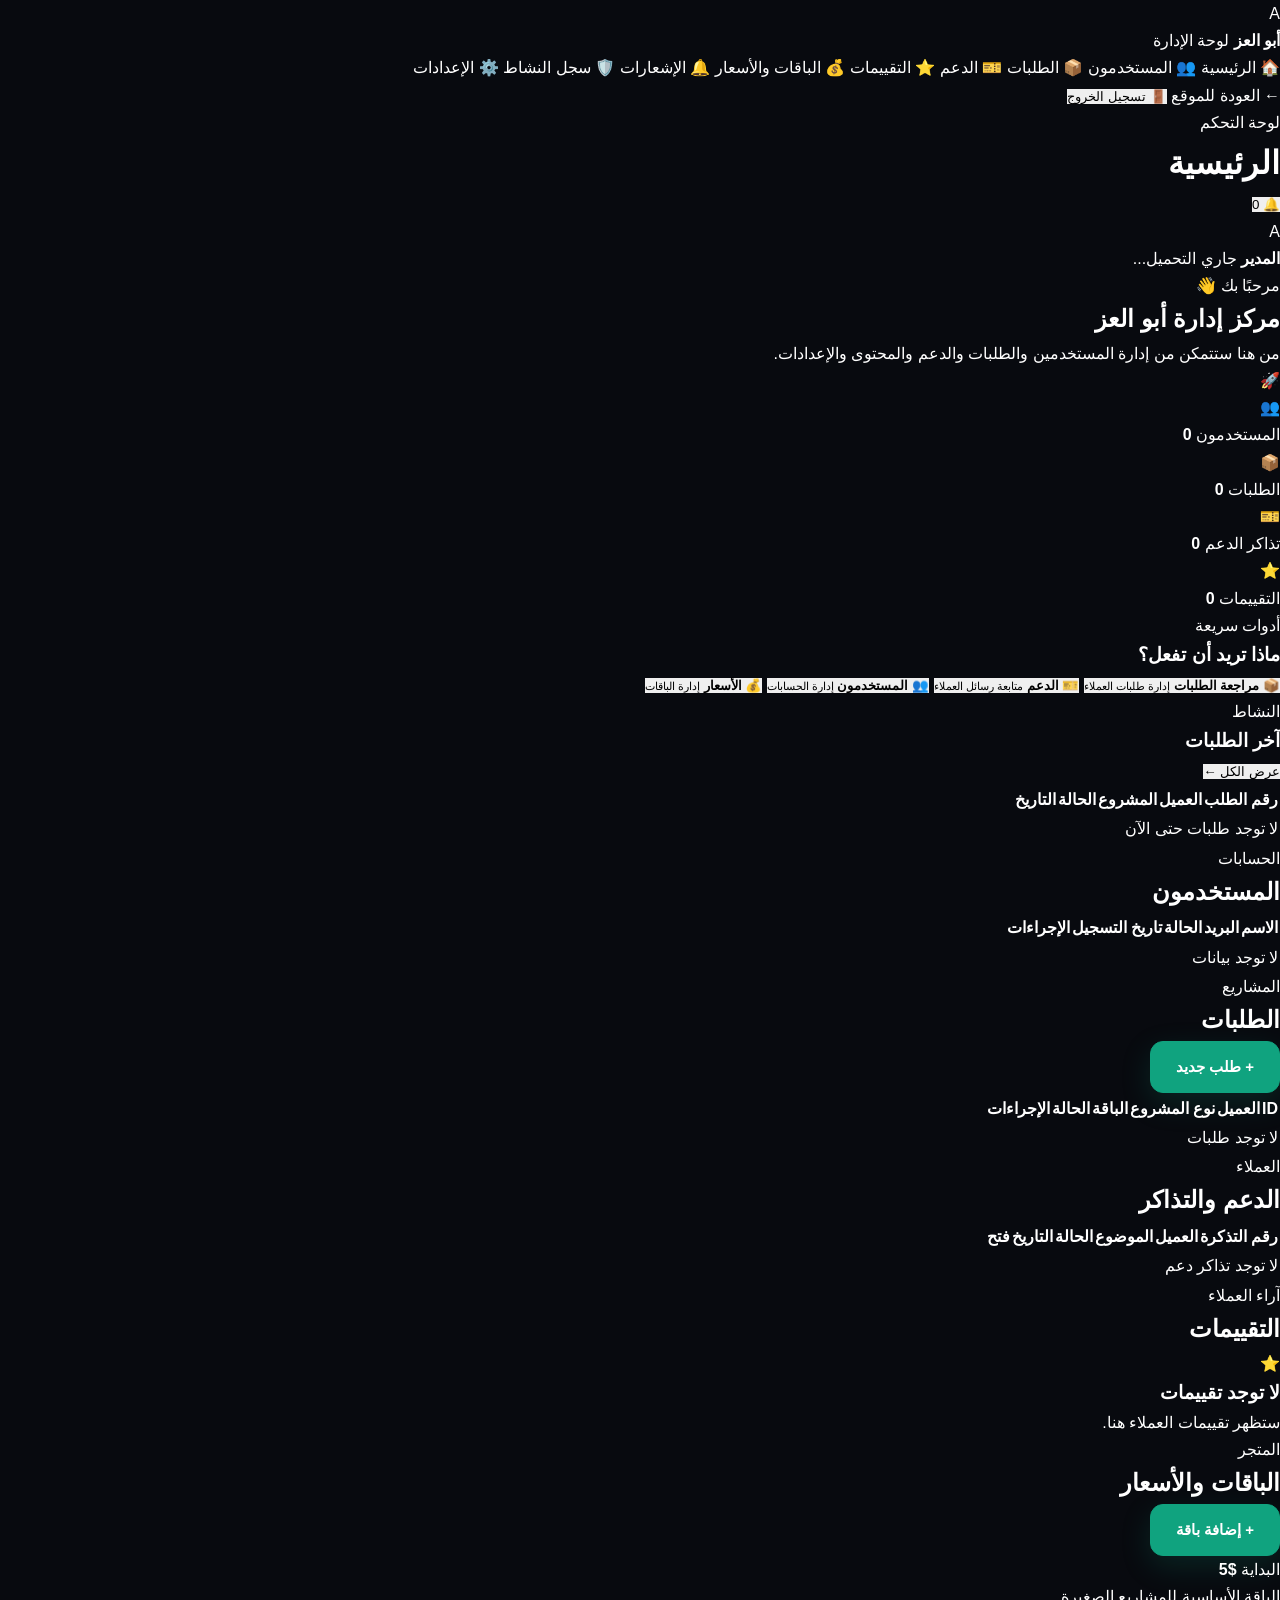
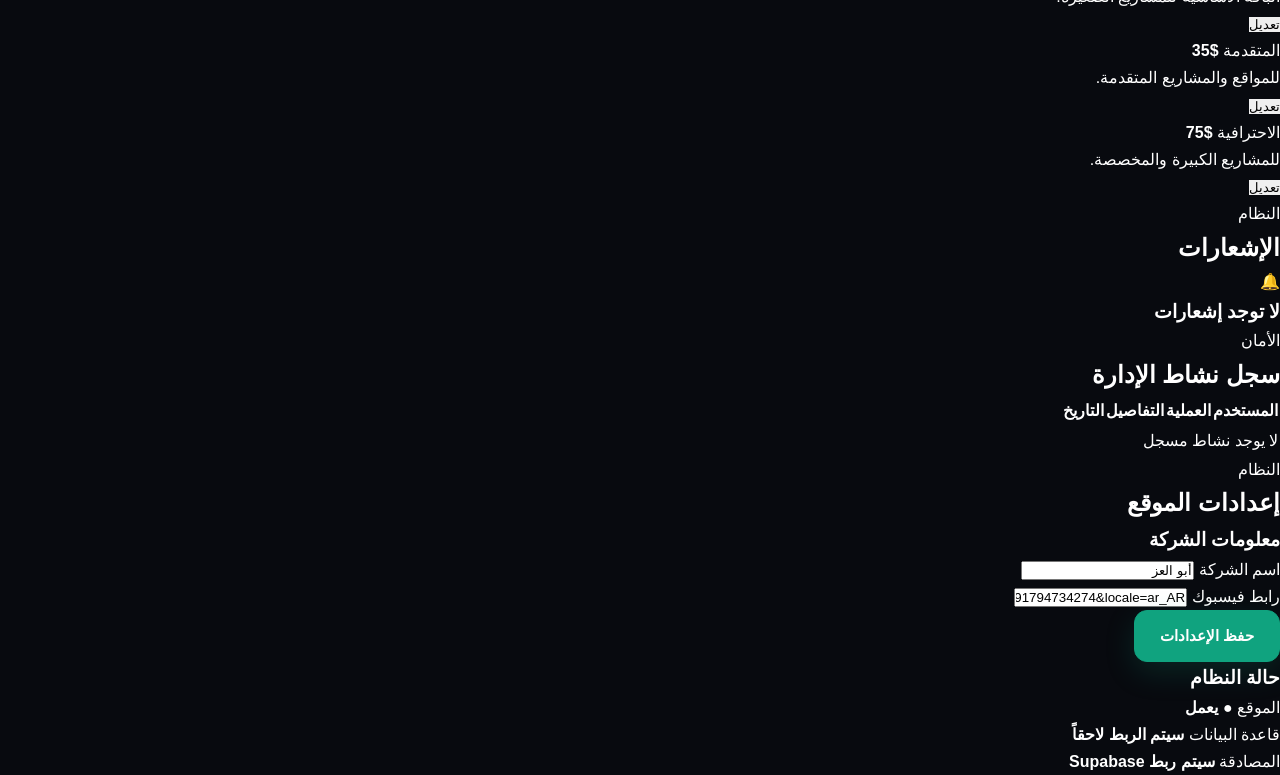
==== admin.html @ aba168c2 "Create admin.html" ====
<!DOCTYPE html>
<html lang="ar" dir="rtl">

<head>
    <meta charset="UTF-8">

    <meta name="viewport"
          content="width=device-width, initial-scale=1.0">

    <meta name="robots"
          content="noindex, nofollow">

    <title>لوحة إدارة أبو العز</title>

    <link rel="stylesheet" href="style.css">
</head>

<body class="admin-page">

    <!-- ==============================
         حماية أولية للوحة
    =============================== -->

    <div id="adminLoading" class="admin-loading">

        <div class="admin-loading-box">

            <div class="admin-spinner"></div>

            <h2>
                جاري التحقق...
            </h2>

            <p>
                يتم التحقق من صلاحيات الدخول
            </p>

        </div>

    </div>


    <!-- ==============================
         لوحة الإدارة
    =============================== -->

    <div id="adminApp"
         class="admin-app"
         hidden>


        <!-- الشريط الجانبي -->

        <aside class="admin-sidebar">

            <div class="admin-brand">

                <div class="admin-logo">
                    A
                </div>

                <div>

                    <strong>
                        أبو العز
                    </strong>

                    <span>
                        لوحة الإدارة
                    </span>

                </div>

            </div>


            <nav class="admin-nav">

                <a href="#dashboard"
                   class="admin-nav-link active">

                    🏠
                    <span>
                        الرئيسية
                    </span>

                </a>


                <a href="#users"
                   class="admin-nav-link">

                    👥
                    <span>
                        المستخدمون
                    </span>

                </a>


                <a href="#orders"
                   class="admin-nav-link">

                    📦
                    <span>
                        الطلبات
                    </span>

                </a>


                <a href="#support"
                   class="admin-nav-link">

                    🎫
                    <span>
                        الدعم
                    </span>

                </a>


                <a href="#reviews"
                   class="admin-nav-link">

                    ⭐
                    <span>
                        التقييمات
                    </span>

                </a>


                <a href="#packages"
                   class="admin-nav-link">

                    💰
                    <span>
                        الباقات والأسعار
                    </span>

                </a>


                <a href="#notifications"
                   class="admin-nav-link">

                    🔔
                    <span>
                        الإشعارات
                    </span>

                </a>


                <a href="#activity"
                   class="admin-nav-link">

                    🛡️
                    <span>
                        سجل النشاط
                    </span>

                </a>


                <a href="#settings"
                   class="admin-nav-link">

                    ⚙️
                    <span>
                        الإعدادات
                    </span>

                </a>

            </nav>


            <div class="admin-sidebar-bottom">

                <a href="index.html"
                   class="admin-back">

                    ← العودة للموقع

                </a>


                <button
                    type="button"
                    id="adminLogoutButton"
                    class="admin-logout">

                    🚪 تسجيل الخروج

                </button>

            </div>

        </aside>


        <!-- ==============================
             المحتوى
        =============================== -->

        <main class="admin-main">


            <!-- الهيدر -->

            <header class="admin-header">

                <div>

                    <span class="admin-header-label">
                        لوحة التحكم
                    </span>

                    <h1 id="adminPageTitle">
                        الرئيسية
                    </h1>

                </div>


                <div class="admin-header-actions">

                    <button
                        type="button"
                        class="admin-icon-button"
                        id="adminNotificationButton"
                        title="الإشعارات">

                        🔔

                        <span
                            id="adminNotificationCount"
                            class="notification-count">

                            0

                        </span>

                    </button>


                    <div class="admin-user">

                        <div class="admin-user-avatar">
                            A
                        </div>

                        <div>

                            <strong id="adminUserName">
                                المدير
                            </strong>

                            <span id="adminUserEmail">
                                جاري التحميل...
                            </span>

                        </div>

                    </div>

                </div>

            </header>


            <!-- ==============================
                 صفحة Dashboard
            =============================== -->

            <section
                id="admin-dashboard"
                class="admin-section active">


                <div class="admin-welcome">

                    <div>

                        <span>
                            مرحبًا بك 👋
                        </span>

                        <h2>
                            مركز إدارة أبو العز
                        </h2>

                        <p>
                            من هنا ستتمكن من إدارة
                            المستخدمين والطلبات والدعم
                            والمحتوى والإعدادات.
                        </p>

                    </div>

                    <div class="admin-welcome-icon">
                        🚀
                    </div>

                </div>


                <!-- الإحصائيات -->

                <div class="admin-stats">


                    <div class="admin-stat-card">

                        <div class="admin-stat-icon">
                            👥
                        </div>

                        <div>

                            <span>
                                المستخدمون
                            </span>

                            <strong id="statUsers">
                                0
                            </strong>

                        </div>

                    </div>


                    <div class="admin-stat-card">

                        <div class="admin-stat-icon">
                            📦
                        </div>

                        <div>

                            <span>
                                الطلبات
                            </span>

                            <strong id="statOrders">
                                0
                            </strong>

                        </div>

                    </div>


                    <div class="admin-stat-card">

                        <div class="admin-stat-icon">
                            🎫
                        </div>

                        <div>

                            <span>
                                تذاكر الدعم
                            </span>

                            <strong id="statSupport">
                                0
                            </strong>

                        </div>

                    </div>


                    <div class="admin-stat-card">

                        <div class="admin-stat-icon">
                            ⭐
                        </div>

                        <div>

                            <span>
                                التقييمات
                            </span>

                            <strong id="statReviews">
                                0
                            </strong>

                        </div>

                    </div>


                </div>


                <!-- الإجراءات السريعة -->

                <div class="admin-panel">

                    <div class="admin-panel-header">

                        <div>

                            <span>
                                أدوات سريعة
                            </span>

                            <h3>
                                ماذا تريد أن تفعل؟
                            </h3>

                        </div>

                    </div>


                    <div class="quick-actions">


                        <button
                            type="button"
                            class="quick-action"
                            data-admin-action="orders">

                            <span>
                                📦
                            </span>

                            <strong>
                                مراجعة الطلبات
                            </strong>

                            <small>
                                إدارة طلبات العملاء
                            </small>

                        </button>


                        <button
                            type="button"
                            class="quick-action"
                            data-admin-action="support">

                            <span>
                                🎫
                            </span>

                            <strong>
                                الدعم
                            </strong>

                            <small>
                                متابعة رسائل العملاء
                            </small>

                        </button>


                        <button
                            type="button"
                            class="quick-action"
                            data-admin-action="users">

                            <span>
                                👥
                            </span>

                            <strong>
                                المستخدمون
                            </strong>

                            <small>
                                إدارة الحسابات
                            </small>

                        </button>


                        <button
                            type="button"
                            class="quick-action"
                            data-admin-action="packages">

                            <span>
                                💰
                            </span>

                            <strong>
                                الأسعار
                            </strong>

                            <small>
                                إدارة الباقات
                            </small>

                        </button>

                    </div>

                </div>


                <!-- آخر الطلبات -->

                <div class="admin-panel">

                    <div class="admin-panel-header">

                        <div>

                            <span>
                                النشاط
                            </span>

                            <h3>
                                آخر الطلبات
                            </h3>

                        </div>

                        <button
                            type="button"
                            class="admin-link-button"
                            data-admin-action="orders">

                            عرض الكل ←

                        </button>

                    </div>


                    <div class="admin-table-wrapper">

                        <table class="admin-table">

                            <thead>

                                <tr>

                                    <th>
                                        رقم الطلب
                                    </th>

                                    <th>
                                        العميل
                                    </th>

                                    <th>
                                        المشروع
                                    </th>

                                    <th>
                                        الحالة
                                    </th>

                                    <th>
                                        التاريخ
                                    </th>

                                </tr>

                            </thead>

                            <tbody id="recentOrders">

                                <tr>

                                    <td colspan="5"
                                        class="empty-table">

                                        لا توجد طلبات حتى الآن

                                    </td>

                                </tr>

                            </tbody>

                        </table>

                    </div>

                </div>

            </section>


            <!-- ==============================
                 المستخدمون
            =============================== -->

            <section
                id="admin-users"
                class="admin-section">

                <div class="admin-section-header">

                    <div>

                        <span>
                            الحسابات
                        </span>

                        <h2>
                            المستخدمون
                        </h2>

                    </div>

                </div>


                <div class="admin-panel">

                    <div class="admin-table-wrapper">

                        <table class="admin-table">

                            <thead>

                                <tr>

                                    <th>
                                        الاسم
                                    </th>

                                    <th>
                                        البريد
                                    </th>

                                    <th>
                                        الحالة
                                    </th>

                                    <th>
                                        تاريخ التسجيل
                                    </th>

                                    <th>
                                        الإجراءات
                                    </th>

                                </tr>

                            </thead>

                            <tbody id="usersTable">

                                <tr>

                                    <td colspan="5"
                                        class="empty-table">

                                        لا توجد بيانات

                                    </td>

                                </tr>

                            </tbody>

                        </table>

                    </div>

                </div>

            </section>


            <!-- ==============================
                 الطلبات
            =============================== -->

            <section
                id="admin-orders"
                class="admin-section">

                <div class="admin-section-header">

                    <div>

                        <span>
                            المشاريع
                        </span>

                        <h2>
                            الطلبات
                        </h2>

                    </div>


                    <button
                        type="button"
                        class="btn btn-primary">

                        + طلب جديد

                    </button>

                </div>


                <div class="admin-panel">

                    <div class="admin-table-wrapper">

                        <table class="admin-table">

                            <thead>

                                <tr>

                                    <th>
                                        ID
                                    </th>

                                    <th>
                                        العميل
                                    </th>

                                    <th>
                                        نوع المشروع
                                    </th>

                                    <th>
                                        الباقة
                                    </th>

                                    <th>
                                        الحالة
                                    </th>

                                    <th>
                                        الإجراءات
                                    </th>

                                </tr>

                            </thead>

                            <tbody id="ordersTable">

                                <tr>

                                    <td colspan="6"
                                        class="empty-table">

                                        لا توجد طلبات

                                    </td>

                                </tr>

                            </tbody>

                        </table>

                    </div>

                </div>

            </section>


            <!-- ==============================
                 الدعم
            =============================== -->

            <section
                id="admin-support"
                class="admin-section">

                <div class="admin-section-header">

                    <div>

                        <span>
                            العملاء
                        </span>

                        <h2>
                            الدعم والتذاكر
                        </h2>

                    </div>

                </div>


                <div class="admin-panel">

                    <div class="admin-table-wrapper">

                        <table class="admin-table">

                            <thead>

                                <tr>

                                    <th>
                                        رقم التذكرة
                                    </th>

                                    <th>
                                        العميل
                                    </th>

                                    <th>
                                        الموضوع
                                    </th>

                                    <th>
                                        الحالة
                                    </th>

                                    <th>
                                        التاريخ
                                    </th>

                                    <th>
                                        فتح
                                    </th>

                                </tr>

                            </thead>

                            <tbody id="supportTable">

                                <tr>

                                    <td colspan="6"
                                        class="empty-table">

                                        لا توجد تذاكر دعم

                                    </td>

                                </tr>

                            </tbody>

                        </table>

                    </div>

                </div>

            </section>


            <!-- ==============================
                 التقييمات
            =============================== -->

            <section
                id="admin-reviews"
                class="admin-section">

                <div class="admin-section-header">

                    <div>

                        <span>
                            آراء العملاء
                        </span>

                        <h2>
                            التقييمات
                        </h2>

                    </div>

                </div>


                <div
                    id="reviewsContainer"
                    class="admin-reviews-grid">

                    <div class="admin-empty-state">

                        <span>
                            ⭐
                        </span>

                        <h3>
                            لا توجد تقييمات
                        </h3>

                        <p>
                            ستظهر تقييمات العملاء هنا.
                        </p>

                    </div>

                </div>

            </section>


            <!-- ==============================
                 الباقات
            =============================== -->

            <section
                id="admin-packages"
                class="admin-section">

                <div class="admin-section-header">

                    <div>

                        <span>
                            المتجر
                        </span>

                        <h2>
                            الباقات والأسعار
                        </h2>

                    </div>


                    <button
                        type="button"
                        class="btn btn-primary">

                        + إضافة باقة

                    </button>

                </div>


                <div
                    id="packagesContainer"
                    class="admin-packages-grid">

                    <div class="admin-package-card">

                        <span>
                            البداية
                        </span>

                        <strong>
                            $5
                        </strong>

                        <p>
                            الباقة الأساسية للمشاريع
                            الصغيرة.
                        </p>

                        <button
                            type="button"
                            class="admin-link-button">

                            تعديل

                        </button>

                    </div>


                    <div class="admin-package-card">

                        <span>
                            المتقدمة
                        </span>

                        <strong>
                            $35
                        </strong>

                        <p>
                            للمواقع والمشاريع المتقدمة.
                        </p>

                        <button
                            type="button"
                            class="admin-link-button">

                            تعديل

                        </button>

                    </div>


                    <div class="admin-package-card">

                        <span>
                            الاحترافية
                        </span>

                        <strong>
                            $75
                        </strong>

                        <p>
                            للمشاريع الكبيرة والمخصصة.
                        </p>

                        <button
                            type="button"
                            class="admin-link-button">

                            تعديل

                        </button>

                    </div>

                </div>

            </section>


            <!-- ==============================
                 الإشعارات
            =============================== -->

            <section
                id="admin-notifications"
                class="admin-section">

                <div class="admin-section-header">

                    <div>

                        <span>
                            النظام
                        </span>

                        <h2>
                            الإشعارات
                        </h2>

                    </div>

                </div>


                <div class="admin-panel">

                    <div
                        id="adminNotificationsList"
                        class="admin-notifications-list">

                        <div class="admin-empty-state">

                            <span>
                                🔔
                            </span>

                            <h3>
                                لا توجد إشعارات
                            </h3>

                        </div>

                    </div>

                </div>

            </section>


            <!-- ==============================
                 سجل النشاط
            =============================== -->

            <section
                id="admin-activity"
                class="admin-section">

                <div class="admin-section-header">

                    <div>

                        <span>
                            الأمان
                        </span>

                        <h2>
                            سجل نشاط الإدارة
                        </h2>

                    </div>

                </div>


                <div class="admin-panel">

                    <div class="admin-table-wrapper">

                        <table class="admin-table">

                            <thead>

                                <tr>

                                    <th>
                                        المستخدم
                                    </th>

                                    <th>
                                        العملية
                                    </th>

                                    <th>
                                        التفاصيل
                                    </th>

                                    <th>
                                        التاريخ
                                    </th>

                                </tr>

                            </thead>

                            <tbody id="activityTable">

                                <tr>

                                    <td colspan="4"
                                        class="empty-table">

                                        لا يوجد نشاط مسجل

                                    </td>

                                </tr>

                            </tbody>

                        </table>

                    </div>

                </div>

            </section>


            <!-- ==============================
                 الإعدادات
            =============================== -->

            <section
                id="admin-settings"
                class="admin-section">

                <div class="admin-section-header">

                    <div>

                        <span>
                            النظام
                        </span>

                        <h2>
                            إعدادات الموقع
                        </h2>

                    </div>

                </div>


                <div class="admin-settings-grid">


                    <div class="admin-panel">

                        <h3>
                            معلومات الشركة
                        </h3>

                        <div class="form-group">

                            <label>
                                اسم الشركة
                            </label>

                            <input
                                type="text"
                                value="أبو العز"
                                id="companyName">

                        </div>


                        <div class="form-group">

                            <label>
                                رابط فيسبوك
                            </label>

                            <input
                                type="url"
                                value="https://www.facebook.com/profile.php?id=61591794734274&locale=ar_AR"
                                id="facebookUrl">

                        </div>


                        <button
                            type="button"
                            class="btn btn-primary">

                            حفظ الإعدادات

                        </button>

                    </div>


                    <div class="admin-panel">

                        <h3>
                            حالة النظام
                        </h3>

                        <div class="system-status">

                            <div>

                                <span>
                                    الموقع
                                </span>

                                <strong class="status-online">
                                    ● يعمل
                                </strong>

                            </div>


                            <div>

                                <span>
                                    قاعدة البيانات
                                </span>

                                <strong>
                                    سيتم الربط لاحقاً
                                </strong>

                            </div>


                            <div>

                                <span>
                                    المصادقة
                                </span>

                                <strong>
                                    سيتم ربط Supabase
                                </strong>

                            </div>

                        </div>

                    </div>

                </div>

            </section>

        </main>

    </div>


    <!-- رسالة النظام -->

    <div
        id="adminToast"
        class="admin-toast"
        aria-live="polite">
    </div>


    <!-- JavaScript الخاص باللوحة -->

    <script>

        "use strict";


        /*
         * هذا الملف حالياً هو الواجهة الأولية
         * للوحة الإدارة.
         *
         * لاحقاً سيتم ربطه بـ:
         *
         * Supabase Auth
         * Supabase Database
         * صلاحيات المدير
         * المستخدمين
         * الطلبات
         * الدعم
         * الإشعارات
         * سجل النشاط
         */


        const AdminApp = {

            state: {

                currentSection: "dashboard",

                initialized: false

            },


            init() {

                this.setupNavigation();

                this.setupQuickActions();

                this.setupLogout();

                this.setupHashNavigation();

                this.loadInitialData();

                this.state.initialized = true;

            },


            setupNavigation() {

                const links =
                    document.querySelectorAll(
                        ".admin-nav-link"
                    );


                links.forEach(link => {

                    link.addEventListener(
                        "click",
                        event => {

                            event.preventDefault();

                            const target =
                                link.getAttribute(
                                    "href"
                                ).replace("#", "");

                            this.showSection(target);

                        }
                    );

                });

            },


            setupQuickActions() {

                const buttons =
                    document.querySelectorAll(
                        "[data-admin-action]"
                    );


                buttons.forEach(button => {

                    button.addEventListener(
                        "click",
                        () => {

                            const target =
                                button.dataset.adminAction;

                            this.showSection(target);

                        }
                    );

                });

            },


            setupLogout() {

                const button =
                    document.getElementById(
                        "adminLogoutButton"
                    );


                if (!button) {

                    return;

                }


                button.addEventListener(
                    "click",
                    () => {

                        this.logout();

                    }
                );

            },


            setupHashNavigation() {

                window.addEventListener(
                    "hashchange",
                    () => {

                        const hash =
                            window.location.hash
                            .replace("#", "");

                        if (hash) {

                            this.showSection(hash);

                        }

                    }
                );

            },


            showSection(section) {

                const sections =
                    document.querySelectorAll(
                        ".admin-section"
                    );


                sections.forEach(item => {

                    item.classList.remove(
                        "active"
                    );

                });


                const target =
                    document.getElementById(
                        "admin-" + section
                    );


                if (!target) {

                    return;

                }


                target.classList.add("active");


                const links =
                    document.querySelectorAll(
                        ".admin-nav-link"
                    );


                links.forEach(link => {

                    link.classList.remove(
                        "active"
                    );


                    if (
                        link.getAttribute(
                            "href"
                        ) === "#" + section
                    ) {

                        link.classList.add(
                            "active"
                        );

                    }

                });


                const title =
                    document.getElementById(
                        "adminPageTitle"
                    );


                if (title) {

                    const activeLink =
                        document.querySelector(
                            '.admin-nav-link.active span'
                        );


                    if (activeLink) {

                        title.textContent =
                            activeLink.textContent.trim();

                    }

                }


                this.state.currentSection =
                    section;


                window.location.hash =
                    section;

            },


            loadInitialData() {

                /*
                 * مؤقتاً نعرض اللوحة.
                 *
                 * في المرحلة القادمة لن نعتمد
                 * على بيانات وهمية.
                 *
                 * سيتم جلب البيانات من Supabase.
                 */

                const loading =
                    document.getElementById(
                        "adminLoading"
                    );

                const app =
                    document.getElementById(
                        "adminApp"
                    );


                setTimeout(() => {

                    if (loading) {

                        loading.style.display =
                            "none";

                    }


                    if (app) {

                        app.hidden = false;

                    }

                }, 700);

            },


            logout() {

                localStorage.removeItem(
                    "abo_al_ezz_admin_session"
                );


                window.location.href =
                    "index.html";

            }

        };


        document.addEventListener(
            "DOMContentLoaded",
            () => {

                AdminApp.init();

            }
        );

    </script>

</body>

</html>
---- style.css ----
/* =========================================================
   ABO AL-EZZ COMPANY
   MAIN DESIGN SYSTEM
   ========================================================= */

:root {
    --bg-main: #080a0f;
    --bg-secondary: #0e1118;
    --bg-card: #121722;
    --bg-card-hover: #171e2b;

    --text-main: #ffffff;
    --text-secondary: #a8b0bf;
    --text-muted: #727b8c;

    --primary: #10a37f;
    --primary-hover: #0c8f70;
    --primary-light: #6ee7c5;

    --border: #242b38;
    --border-light: #303847;

    --shadow: 0 20px 60px rgba(0, 0, 0, 0.35);

    --radius-small: 10px;
    --radius-medium: 16px;
    --radius-large: 24px;

    --container: 1200px;

    --transition: 0.25s ease;
}


/* =========================================================
   RESET
   ========================================================= */

* {
    margin: 0;
    padding: 0;
    box-sizing: border-box;
}

html {
    scroll-behavior: smooth;
}

body {
    margin: 0;
    padding: 0;
    background: var(--bg-main);
    color: var(--text-main);
    font-family: Arial, Tahoma, sans-serif;
    line-height: 1.7;
    overflow-x: hidden;
}

body,
button,
input,
textarea,
select {
    font-family: Arial, Tahoma, sans-serif;
}

a {
    text-decoration: none;
    color: inherit;
}

button {
    border: 0;
}

img {
    max-width: 100%;
    display: block;
}

ul,
ol {
    list-style: none;
}


/* =========================================================
   SELECTION
   ========================================================= */

::selection {
    background: var(--primary);
    color: white;
}


/* =========================================================
   SCROLLBAR
   ========================================================= */

::-webkit-scrollbar {
    width: 9px;
}

::-webkit-scrollbar-track {
    background: #080a0f;
}

::-webkit-scrollbar-thumb {
    background: #293140;
    border-radius: 20px;
}

::-webkit-scrollbar-thumb:hover {
    background: var(--primary);
}


/* =========================================================
   GENERAL CONTAINER
   ========================================================= */

.container {
    width: min(92%, var(--container));
    margin: 0 auto;
}


/* =========================================================
   NAVBAR
   ========================================================= */

.navbar {
    width: 100%;
    min-height: 76px;

    position: sticky;
    top: 0;
    z-index: 1000;

    display: flex;
    align-items: center;
    justify-content: space-between;

    padding: 15px 6%;

    background: rgba(8, 10, 15, 0.88);

    border-bottom: 1px solid rgba(255, 255, 255, 0.07);

    backdrop-filter: blur(18px);
    -webkit-backdrop-filter: blur(18px);
}


/* =========================================================
   LOGO
   ========================================================= */

.logo {
    display: inline-flex;
    align-items: center;
    gap: 8px;

    font-size: 25px;
    font-weight: 800;

    letter-spacing: -0.5px;
}

.logo span {
    color: var(--primary);
}

.logo::before {
    content: "A";

    width: 38px;
    height: 38px;

    display: inline-flex;
    align-items: center;
    justify-content: center;

    border-radius: 11px;

    background: var(--primary);

    color: white;

    font-size: 20px;
    font-weight: 900;

    box-shadow: 0 8px 25px rgba(16, 163, 127, 0.25);
}


/* =========================================================
   NAVIGATION
   ========================================================= */

.nav-links {
    display: flex;
    align-items: center;
    gap: 26px;
}

.nav-links li {
    position: relative;
}

.nav-links a {
    color: var(--text-secondary);

    font-size: 15px;
    font-weight: 600;

    transition: var(--transition);
}

.nav-links a:hover {
    color: white;
}

.nav-links a::after {
    content: "";

    position: absolute;

    right: 0;
    bottom: -9px;

    width: 0;
    height: 2px;

    background: var(--primary);

    transition: var(--transition);
}

.nav-links a:hover::after {
    width: 100%;
}


/* =========================================================
   HERO
   ========================================================= */

.hero {
    position: relative;

    min-height: calc(100vh - 76px);

    display: flex;
    align-items: center;
    justify-content: center;

    text-align: center;

    padding: 100px 20px 120px;

    overflow: hidden;

    background:
        radial-gradient(
            circle at 50% 0%,
            rgba(16, 163, 127, 0.22),
            transparent 38%
        ),
        radial-gradient(
            circle at 10% 60%,
            rgba(40, 100, 255, 0.08),
            transparent 25%
        ),
        var(--bg-main);
}

.hero::before {
    content: "";

    position: absolute;

    width: 500px;
    height: 500px;

    top: -280px;
    right: -180px;

    border-radius: 50%;

    background: rgba(16, 163, 127, 0.08);

    filter: blur(80px);

    pointer-events: none;
}

.hero::after {
    content: "";

    position: absolute;

    width: 400px;
    height: 400px;

    bottom: -250px;
    left: -150px;

    border-radius: 50%;

    background: rgba(50, 100, 255, 0.07);

    filter: blur(90px);

    pointer-events: none;
}


/* =========================================================
   HERO CONTENT
   ========================================================= */

.hero-content {
    position: relative;
    z-index: 2;

    width: min(100%, 900px);

    margin: 0 auto;
}

.badge {
    display: inline-flex;
    align-items: center;
    gap: 8px;

    padding: 8px 17px;

    margin-bottom: 28px;

    border: 1px solid rgba(16, 163, 127, 0.35);

    border-radius: 999px;

    color: var(--primary-light);

    background: rgba(16, 163, 127, 0.08);

    font-size: 14px;
    font-weight: 700;

    box-shadow:
        0 0 0 1px rgba(16, 163, 127, 0.03),
        0 10px 35px rgba(0, 0, 0, 0.2);
}


/* =========================================================
   HERO TITLE
   ========================================================= */

.hero h1 {
    max-width: 900px;

    margin: 0 auto 25px;

    font-size: clamp(45px, 8vw, 86px);

    line-height: 1.05;

    font-weight: 900;

    letter-spacing: -3px;
}

.hero h1 span {
    color: var(--primary);

    background:
        linear-gradient(
            90deg,
            #10a37f,
            #6ee7c5
        );

    -webkit-background-clip: text;
    background-clip: text;

    -webkit-text-fill-color: transparent;
}


/* =========================================================
   HERO DESCRIPTION
   ========================================================= */

.hero p {
    max-width: 720px;

    margin: 0 auto 35px;

    color: var(--text-secondary);

    font-size: 19px;

    line-height: 2;
}


/* =========================================================
   BUTTONS
   ========================================================= */

.buttons {
    display: flex;

    justify-content: center;

    align-items: center;

    flex-wrap: wrap;

    gap: 14px;
}

.btn {
    min-height: 52px;

    display: inline-flex;

    align-items: center;

    justify-content: center;

    padding: 13px 25px;

    border-radius: 13px;

    border: 1px solid var(--border-light);

    font-size: 15px;

    font-weight: 800;

    cursor: pointer;

    transition:
        transform var(--transition),
        background var(--transition),
        border-color var(--transition),
        box-shadow var(--transition);
}

.btn:hover {
    transform: translateY(-3px);
}

.btn:active {
    transform: translateY(0);
}

.btn-primary {
    background: var(--primary);

    border-color: var(--primary);

    color: white;

    box-shadow:
        0 10px 30px rgba(16, 163, 127, 0.18);
}

.btn-primary:hover {
    background: var(--primary-hover);

    box-shadow:
        0 15px 35px rgba(16, 163, 127, 0.28);
}

.btn-secondary {
    background: rgba(255, 255, 255, 0.03);

    color: white;
}

.btn-secondary:hover {
    border-color: var(--primary);

    background: rgba(16, 163, 127, 0.08);
}


/* =========================================================
   SECTIONS
   ========================================================= */

.section {
    position: relative;

    width: 100%;

    padding: 100px 6%;
}

.section-title {
    max-width: 760px;

    margin: 0 auto 55px;

    text-align: center;
}

.section-title h2 {
    margin-bottom: 13px;

    font-size: clamp(32px, 5vw, 48px);

    line-height: 1.2;

    font-weight: 900;
}

.section-title p {
    color: var(--text-secondary);

    font-size: 16px;

    line-height: 1.9;
}


/* =========================================================
   SERVICES GRID
   ========================================================= */

.cards {
    width: min(100%, var(--container));

    margin: 0 auto;

    display: grid;

    grid-template-columns:
        repeat(3, minmax(0, 1fr));

    gap: 22px;
}

.card {
    position: relative;

    padding: 32px;

    min-height: 250px;

    background:
        linear-gradient(
            145deg,
            rgba(255, 255, 255, 0.035),
            rgba(255, 255, 255, 0.01)
        );

    border: 1px solid var(--border);

    border-radius: var(--radius-large);

    overflow: hidden;

    transition:
        transform var(--transition),
        border-color var(--transition),
        background var(--transition),
        box-shadow var(--transition);
}

.card::before {
    content: "";

    position: absolute;

    width: 150px;
    height: 150px;

    top: -80px;
    left: -70px;

    border-radius: 50%;

    background: rgba(16, 163, 127, 0.08);

    filter: blur(20px);
}

.card:hover {
    transform: translateY(-8px);

    border-color: rgba(16, 163, 127, 0.55);

    background: var(--bg-card-hover);

    box-shadow: var(--shadow);
}

.card-icon {
    position: relative;

    width: 58px;
    height: 58px;

    display: flex;

    align-items: center;
    justify-content: center;

    margin-bottom: 22px;

    border-radius: 17px;

    background: rgba(16, 163, 127, 0.1);

    border: 1px solid rgba(16, 163, 127, 0.2);

    font-size: 28px;
}

.card h3 {
    position: relative;

    margin-bottom: 12px;

    font-size: 22px;

    font-weight: 800;
}

.card p {
    position: relative;

    color: var(--text-secondary);

    font-size: 15px;

    line-height: 1.9;
}


/* =========================================================
   CTA
   ========================================================= */

.cta {
    position: relative;

    width: min(88%, 1100px);

    margin: 30px auto 100px;

    padding: 75px 30px;

    text-align: center;

    overflow: hidden;

    border-radius: 30px;

    border: 1px solid rgba(16, 163, 127, 0.28);

    background:
        radial-gradient(
            circle at center,
            rgba(16, 163, 127, 0.13),
            transparent 65%
        ),
        #0d1219;

    box-shadow: var(--shadow);
}

.cta::before {
    content: "";

    position: absolute;

    width: 250px;
    height: 250px;

    top: -140px;
    right: -100px;

    border-radius: 50%;

    background: rgba(16, 163, 127, 0.08);

    filter: blur(30px);
}

.cta h2 {
    position: relative;

    margin-bottom: 15px;

    font-size: clamp(30px, 5vw, 46px);

    font-weight: 900;
}

.cta p {
    position: relative;

    max-width: 650px;

    margin: 0 auto 30px;

    color: var(--text-secondary);

    line-height: 1.9;
}


/* =========================================================
   FOOTER
   ========================================================= */

footer {
    padding: 38px 6%;

    border-top: 1px solid var(--border);

    background: #07090d;

    text-align: center;

    color: var(--text-muted);

    font-size: 14px;
}


/* =========================================================
   FOCUS ACCESSIBILITY
   ========================================================= */

a:focus-visible,
button:focus-visible,
input:focus-visible,
textarea:focus-visible,
select:focus-visible {
    outline: 2px solid var(--primary-light);

    outline-offset: 4px;
}


/* =========================================================
   RESPONSIVE TABLET
   ========================================================= */

@media (max-width: 1000px) {

    .navbar {
        padding-left: 4%;
        padding-right: 4%;
    }

    .section {
        padding-left: 4%;
        padding-right: 4%;
    }

    .cards {
        grid-template-columns:
            repeat(2, minmax(0, 1fr));
    }

    .hero h1 {
        letter-spacing: -2px;
    }
}


/* =========================================================
   RESPONSIVE MOBILE
   ========================================================= */

@media (max-width: 700px) {

    .navbar {
        min-height: 68px;

        padding: 12px 5%;
    }

    .logo {
        font-size: 21px;
    }

    .logo::before {
        width: 34px;
        height: 34px;

        border-radius: 9px;

        font-size: 17px;
    }

    .nav-links {
        display: none;
    }

    .hero {
        min-height: calc(100vh - 68px);

        padding: 75px 18px 90px;
    }

    .hero h1 {
        font-size: clamp(42px, 13vw, 65px);

        letter-spacing: -2px;
    }

    .hero p {
        font-size: 16px;

        line-height: 1.9;
    }

    .section {
        padding: 75px 5%;
    }

    .section-title {
        margin-bottom: 35px;
    }

    .cards {
        grid-template-columns: 1fr;

        gap: 16px;
    }

    .card {
        padding: 27px;

        min-height: auto;
    }

    .cta {
        width: 90%;

        margin-bottom: 75px;

        padding: 55px 20px;

        border-radius: 24px;
    }

    .buttons {
        flex-direction: column;
    }

    .buttons .btn {
        width: min(100%, 330px);
    }
}


/* =========================================================
   SMALL MOBILE
   ========================================================= */

@media (max-width: 400px) {

    .hero h1 {
        font-size: 40px;
    }

    .badge {
        font-size: 12px;
    }

    .hero p {
        font-size: 15px;
    }

    .card h3 {
        font-size: 20px;
    }
}


/* =========================================================
   REDUCED MOTION
   ========================================================= */

@media (prefers-reduced-motion: reduce) {

    html {
        scroll-behavior: auto;
    }

    *,
    *::before,
    *::after {
        transition: none !important;
        animation: none !important;
    }
}
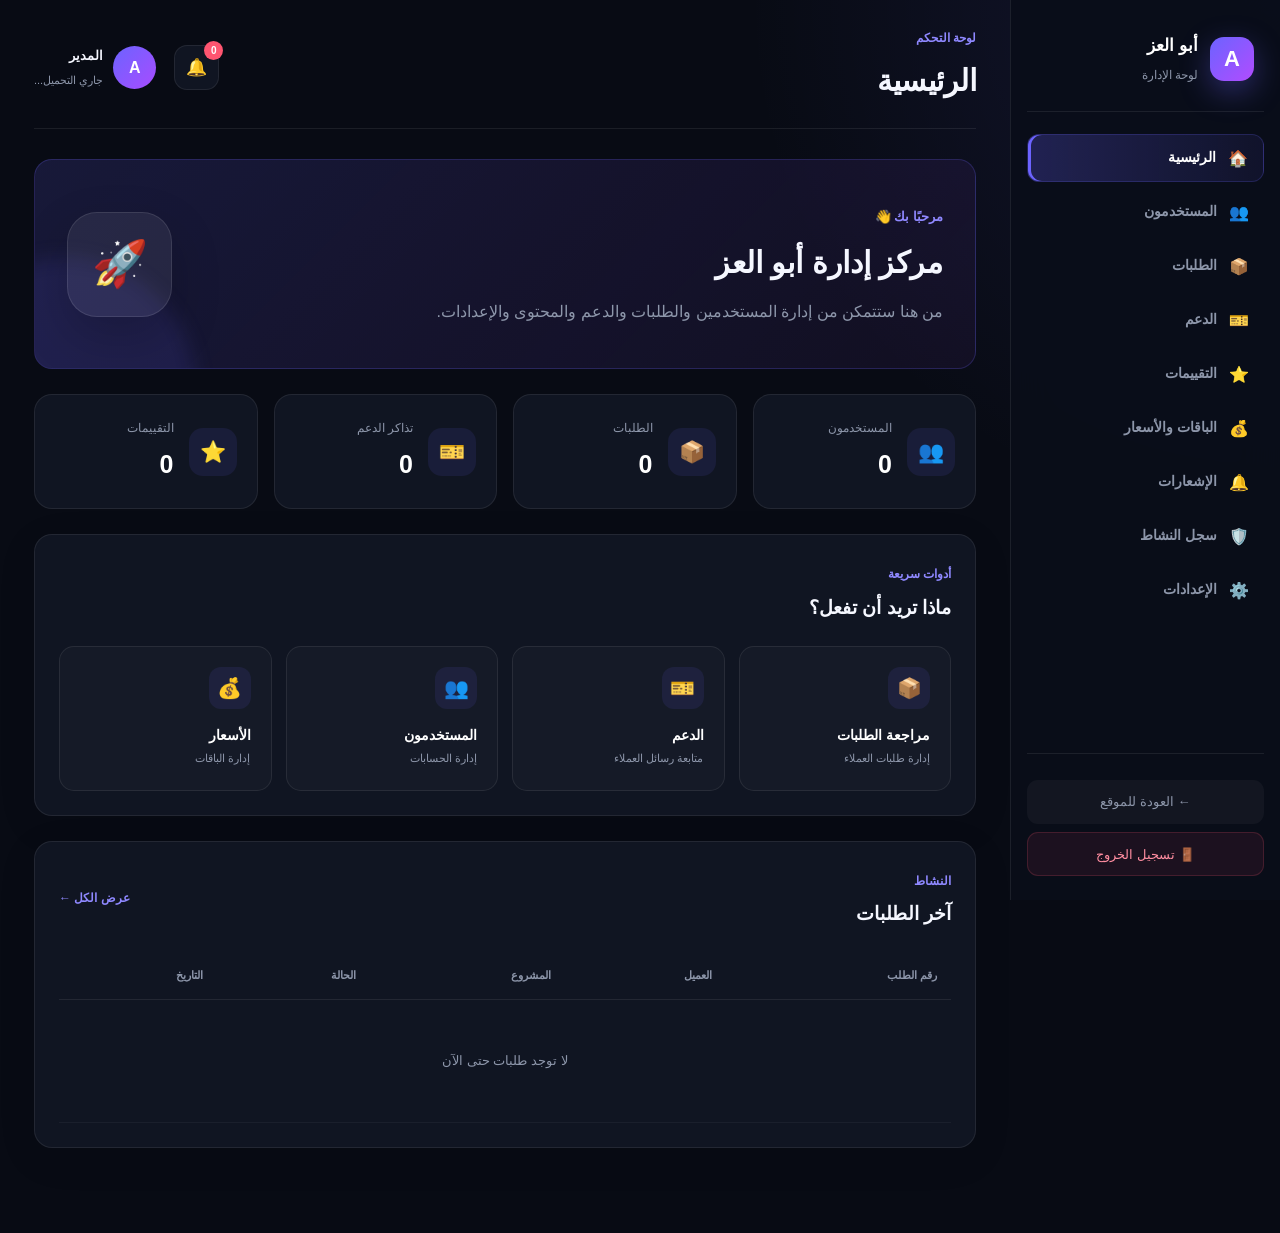
==== commit 5ea33564: "Update admin.html" ====
--- a/admin.html
+++ b/admin.html
@@ -12,7 +12,8 @@
 
     <title>لوحة إدارة أبو العز</title>
 
-    <link rel="stylesheet" href="style.css">
+   <link rel="stylesheet" href="style.css">
+<link rel="stylesheet" href="admin.css">
 </head>
 
 <body class="admin-page">
--- a/admin.css
+++ b/admin.css
@@ -0,0 +1,1814 @@
+/* =========================================================
+   أبو العز - لوحة الإدارة
+   Admin Dashboard Styles
+========================================================= */
+
+:root {
+    --admin-bg: #080b14;
+    --admin-panel: #101522;
+    --admin-panel-2: #151b2b;
+    --admin-border: rgba(255, 255, 255, 0.08);
+
+    --admin-text: #f5f7ff;
+    --admin-muted: #8d96aa;
+
+    --admin-primary: #6c63ff;
+    --admin-primary-light: #8f88ff;
+
+    --admin-success: #28d17c;
+    --admin-warning: #ffb020;
+    --admin-danger: #ff5570;
+    --admin-info: #42a5ff;
+
+    --admin-sidebar-width: 270px;
+
+    --admin-radius: 18px;
+
+    --admin-shadow:
+        0 20px 60px rgba(0, 0, 0, 0.25);
+
+    --admin-transition:
+        0.25s ease;
+}
+
+
+/* =========================================================
+   Reset
+========================================================= */
+
+.admin-page {
+    margin: 0;
+    padding: 0;
+
+    min-height: 100vh;
+
+    background:
+        radial-gradient(
+            circle at top right,
+            rgba(108, 99, 255, 0.12),
+            transparent 30%
+        ),
+        var(--admin-bg);
+
+    color: var(--admin-text);
+
+    font-family:
+        Arial,
+        "Segoe UI",
+        Tahoma,
+        sans-serif;
+}
+
+
+.admin-page *,
+.admin-page *::before,
+.admin-page *::after {
+    box-sizing: border-box;
+}
+
+
+/* =========================================================
+   Loading
+========================================================= */
+
+.admin-loading {
+    position: fixed;
+
+    inset: 0;
+
+    z-index: 99999;
+
+    display: flex;
+
+    align-items: center;
+
+    justify-content: center;
+
+    background: var(--admin-bg);
+}
+
+
+.admin-loading-box {
+    width: min(90%, 420px);
+
+    padding: 40px;
+
+    text-align: center;
+
+    background: var(--admin-panel);
+
+    border: 1px solid var(--admin-border);
+
+    border-radius: var(--admin-radius);
+
+    box-shadow: var(--admin-shadow);
+}
+
+
+.admin-loading-box h2 {
+    margin: 20px 0 8px;
+
+    font-size: 22px;
+}
+
+
+.admin-loading-box p {
+    margin: 0;
+
+    color: var(--admin-muted);
+}
+
+
+.admin-spinner {
+    width: 55px;
+
+    height: 55px;
+
+    margin: auto;
+
+    border: 4px solid
+        rgba(255, 255, 255, 0.08);
+
+    border-top-color:
+        var(--admin-primary);
+
+    border-radius: 50%;
+
+    animation:
+        adminSpin 0.8s linear infinite;
+}
+
+
+@keyframes adminSpin {
+
+    to {
+        transform: rotate(360deg);
+    }
+
+}
+
+
+/* =========================================================
+   التطبيق
+========================================================= */
+
+.admin-app {
+    display: flex;
+
+    min-height: 100vh;
+}
+
+
+/* =========================================================
+   Sidebar
+========================================================= */
+
+.admin-sidebar {
+    position: fixed;
+
+    top: 0;
+    right: 0;
+    bottom: 0;
+
+    width: var(--admin-sidebar-width);
+
+    display: flex;
+
+    flex-direction: column;
+
+    padding: 24px 16px;
+
+    background:
+        rgba(10, 14, 25, 0.96);
+
+    border-left:
+        1px solid var(--admin-border);
+
+    backdrop-filter:
+        blur(20px);
+
+    z-index: 1000;
+}
+
+
+/* =========================================================
+   Brand
+========================================================= */
+
+.admin-brand {
+    display: flex;
+
+    align-items: center;
+
+    gap: 12px;
+
+    padding: 8px 10px 26px;
+
+    border-bottom:
+        1px solid var(--admin-border);
+}
+
+
+.admin-logo {
+    width: 44px;
+
+    height: 44px;
+
+    display: flex;
+
+    align-items: center;
+
+    justify-content: center;
+
+    border-radius: 14px;
+
+    background:
+        linear-gradient(
+            135deg,
+            var(--admin-primary),
+            #b14cff
+        );
+
+    color: white;
+
+    font-size: 22px;
+
+    font-weight: 900;
+
+    box-shadow:
+        0 10px 30px
+        rgba(108, 99, 255, 0.35);
+}
+
+
+.admin-brand strong {
+    display: block;
+
+    color: white;
+
+    font-size: 17px;
+}
+
+
+.admin-brand span {
+    display: block;
+
+    margin-top: 4px;
+
+    color: var(--admin-muted);
+
+    font-size: 12px;
+}
+
+
+/* =========================================================
+   Navigation
+========================================================= */
+
+.admin-nav {
+    display: flex;
+
+    flex-direction: column;
+
+    gap: 6px;
+
+    padding-top: 22px;
+
+    overflow-y: auto;
+}
+
+
+.admin-nav-link {
+    display: flex;
+
+    align-items: center;
+
+    gap: 12px;
+
+    min-height: 48px;
+
+    padding: 0 15px;
+
+    color: var(--admin-muted);
+
+    text-decoration: none;
+
+    border-radius: 12px;
+
+    transition:
+        var(--admin-transition);
+}
+
+
+.admin-nav-link:hover {
+    color: white;
+
+    background:
+        rgba(255, 255, 255, 0.05);
+}
+
+
+.admin-nav-link.active {
+    color: white;
+
+    background:
+        linear-gradient(
+            90deg,
+            rgba(108, 99, 255, 0.25),
+            rgba(108, 99, 255, 0.08)
+        );
+
+    border:
+        1px solid
+        rgba(108, 99, 255, 0.2);
+
+    box-shadow:
+        inset 3px 0 0
+        var(--admin-primary);
+}
+
+
+.admin-nav-link span {
+    font-size: 14px;
+
+    font-weight: 600;
+}
+
+
+/* =========================================================
+   Sidebar Bottom
+========================================================= */
+
+.admin-sidebar-bottom {
+    margin-top: auto;
+
+    padding-top: 18px;
+
+    border-top:
+        1px solid var(--admin-border);
+}
+
+
+.admin-back,
+.admin-logout {
+    width: 100%;
+
+    min-height: 44px;
+
+    display: flex;
+
+    align-items: center;
+
+    justify-content: center;
+
+    margin-top: 8px;
+
+    border-radius: 11px;
+
+    font-size: 13px;
+
+    text-decoration: none;
+
+    cursor: pointer;
+
+    transition:
+        var(--admin-transition);
+}
+
+
+.admin-back {
+    color: var(--admin-muted);
+
+    background:
+        rgba(255, 255, 255, 0.04);
+}
+
+
+.admin-back:hover {
+    color: white;
+
+    background:
+        rgba(255, 255, 255, 0.08);
+}
+
+
+.admin-logout {
+    border: 1px solid
+        rgba(255, 85, 112, 0.18);
+
+    background:
+        rgba(255, 85, 112, 0.08);
+
+    color:
+        #ff8da0;
+}
+
+
+.admin-logout:hover {
+    background:
+        rgba(255, 85, 112, 0.16);
+
+    color: white;
+}
+
+
+/* =========================================================
+   Main
+========================================================= */
+
+.admin-main {
+    width: calc(
+        100% - var(--admin-sidebar-width)
+    );
+
+    margin-right:
+        var(--admin-sidebar-width);
+
+    min-height: 100vh;
+
+    padding: 28px 34px 60px;
+}
+
+
+/* =========================================================
+   Header
+========================================================= */
+
+.admin-header {
+    display: flex;
+
+    align-items: center;
+
+    justify-content: space-between;
+
+    gap: 20px;
+
+    margin-bottom: 30px;
+
+    padding-bottom: 22px;
+
+    border-bottom:
+        1px solid var(--admin-border);
+}
+
+
+.admin-header-label {
+    display: block;
+
+    margin-bottom: 7px;
+
+    color:
+        var(--admin-primary-light);
+
+    font-size: 12px;
+
+    font-weight: 700;
+}
+
+
+.admin-header h1 {
+    margin: 0;
+
+    font-size: 30px;
+
+    letter-spacing: -0.5px;
+}
+
+
+.admin-header-actions {
+    display: flex;
+
+    align-items: center;
+
+    gap: 18px;
+}
+
+
+/* =========================================================
+   Notification Button
+========================================================= */
+
+.admin-icon-button {
+    position: relative;
+
+    width: 45px;
+
+    height: 45px;
+
+    display: flex;
+
+    align-items: center;
+
+    justify-content: center;
+
+    border: 1px solid var(--admin-border);
+
+    border-radius: 13px;
+
+    background:
+        var(--admin-panel);
+
+    color: white;
+
+    cursor: pointer;
+
+    font-size: 17px;
+
+    transition:
+        var(--admin-transition);
+}
+
+
+.admin-icon-button:hover {
+    transform: translateY(-2px);
+
+    border-color:
+        rgba(108, 99, 255, 0.4);
+}
+
+
+.notification-count {
+    position: absolute;
+
+    top: -5px;
+
+    right: -5px;
+
+    min-width: 19px;
+
+    height: 19px;
+
+    display: flex;
+
+    align-items: center;
+
+    justify-content: center;
+
+    padding: 0 5px;
+
+    border-radius: 20px;
+
+    background:
+        var(--admin-danger);
+
+    color: white;
+
+    font-size: 10px;
+
+    font-weight: 800;
+}
+
+
+/* =========================================================
+   Admin User
+========================================================= */
+
+.admin-user {
+    display: flex;
+
+    align-items: center;
+
+    gap: 10px;
+}
+
+
+.admin-user-avatar {
+    width: 43px;
+
+    height: 43px;
+
+    display: flex;
+
+    align-items: center;
+
+    justify-content: center;
+
+    border-radius: 50%;
+
+    background:
+        linear-gradient(
+            135deg,
+            var(--admin-primary),
+            #a84cff
+        );
+
+    color: white;
+
+    font-weight: 900;
+}
+
+
+.admin-user strong {
+    display: block;
+
+    font-size: 13px;
+}
+
+
+.admin-user span {
+    display: block;
+
+    margin-top: 4px;
+
+    max-width: 190px;
+
+    overflow: hidden;
+
+    text-overflow: ellipsis;
+
+    white-space: nowrap;
+
+    color: var(--admin-muted);
+
+    font-size: 11px;
+}
+
+
+/* =========================================================
+   Sections
+========================================================= */
+
+.admin-section {
+    display: none;
+
+    animation:
+        adminFadeIn 0.3s ease;
+}
+
+
+.admin-section.active {
+    display: block;
+}
+
+
+@keyframes adminFadeIn {
+
+    from {
+        opacity: 0;
+
+        transform:
+            translateY(8px);
+    }
+
+    to {
+        opacity: 1;
+
+        transform:
+            translateY(0);
+    }
+
+}
+
+
+/* =========================================================
+   Welcome
+========================================================= */
+
+.admin-welcome {
+    position: relative;
+
+    display: flex;
+
+    align-items: center;
+
+    justify-content: space-between;
+
+    overflow: hidden;
+
+    min-height: 210px;
+
+    margin-bottom: 25px;
+
+    padding: 32px;
+
+    border:
+        1px solid
+        rgba(108, 99, 255, 0.22);
+
+    border-radius:
+        var(--admin-radius);
+
+    background:
+        linear-gradient(
+            135deg,
+            rgba(108, 99, 255, 0.16),
+            rgba(177, 76, 255, 0.06)
+        );
+}
+
+
+.admin-welcome::before {
+    content: "";
+
+    position: absolute;
+
+    width: 260px;
+
+    height: 260px;
+
+    left: -100px;
+
+    bottom: -150px;
+
+    border-radius: 50%;
+
+    background:
+        rgba(108, 99, 255, 0.12);
+
+    filter:
+        blur(10px);
+}
+
+
+.admin-welcome h2 {
+    margin: 8px 0 10px;
+
+    font-size: 30px;
+}
+
+
+.admin-welcome p {
+    max-width: 650px;
+
+    margin: 0;
+
+    color: var(--admin-muted);
+
+    line-height: 1.8;
+}
+
+
+.admin-welcome > div:first-child > span {
+    color:
+        var(--admin-primary-light);
+
+    font-size: 13px;
+
+    font-weight: 700;
+}
+
+
+.admin-welcome-icon {
+    position: relative;
+
+    width: 105px;
+
+    height: 105px;
+
+    display: flex;
+
+    align-items: center;
+
+    justify-content: center;
+
+    border-radius: 30px;
+
+    background:
+        rgba(255, 255, 255, 0.07);
+
+    border:
+        1px solid
+        rgba(255, 255, 255, 0.1);
+
+    font-size: 45px;
+
+    box-shadow:
+        0 20px 50px
+        rgba(0, 0, 0, 0.2);
+}
+
+
+/* =========================================================
+   Stats
+========================================================= */
+
+.admin-stats {
+    display: grid;
+
+    grid-template-columns:
+        repeat(4, 1fr);
+
+    gap: 16px;
+
+    margin-bottom: 25px;
+}
+
+
+.admin-stat-card {
+    display: flex;
+
+    align-items: center;
+
+    gap: 15px;
+
+    min-height: 115px;
+
+    padding: 20px;
+
+    background:
+        var(--admin-panel);
+
+    border:
+        1px solid
+        var(--admin-border);
+
+    border-radius:
+        var(--admin-radius);
+
+    transition:
+        var(--admin-transition);
+}
+
+
+.admin-stat-card:hover {
+    transform:
+        translateY(-4px);
+
+    border-color:
+        rgba(108, 99, 255, 0.25);
+
+    box-shadow:
+        var(--admin-shadow);
+}
+
+
+.admin-stat-icon {
+    width: 48px;
+
+    height: 48px;
+
+    flex: 0 0 48px;
+
+    display: flex;
+
+    align-items: center;
+
+    justify-content: center;
+
+    border-radius: 14px;
+
+    background:
+        rgba(108, 99, 255, 0.1);
+
+    font-size: 21px;
+}
+
+
+.admin-stat-card span {
+    display: block;
+
+    color: var(--admin-muted);
+
+    font-size: 12px;
+}
+
+
+.admin-stat-card strong {
+    display: block;
+
+    margin-top: 5px;
+
+    color: white;
+
+    font-size: 25px;
+}
+
+
+/* =========================================================
+   Panels
+========================================================= */
+
+.admin-panel {
+    margin-bottom: 25px;
+
+    padding: 24px;
+
+    background:
+        var(--admin-panel);
+
+    border:
+        1px solid
+        var(--admin-border);
+
+    border-radius:
+        var(--admin-radius);
+
+    box-shadow:
+        0 10px 40px
+        rgba(0, 0, 0, 0.08);
+}
+
+
+.admin-panel-header {
+    display: flex;
+
+    align-items: center;
+
+    justify-content: space-between;
+
+    gap: 20px;
+
+    margin-bottom: 22px;
+}
+
+
+.admin-panel-header span,
+.admin-section-header span {
+    color:
+        var(--admin-primary-light);
+
+    font-size: 12px;
+
+    font-weight: 700;
+}
+
+
+.admin-panel-header h3 {
+    margin: 5px 0 0;
+
+    font-size: 19px;
+}
+
+
+/* =========================================================
+   Quick Actions
+========================================================= */
+
+.quick-actions {
+    display: grid;
+
+    grid-template-columns:
+        repeat(4, 1fr);
+
+    gap: 14px;
+}
+
+
+.quick-action {
+    display: flex;
+
+    flex-direction: column;
+
+    align-items: flex-start;
+
+    min-height: 145px;
+
+    padding: 20px;
+
+    border:
+        1px solid
+        var(--admin-border);
+
+    border-radius: 15px;
+
+    background:
+        rgba(255, 255, 255, 0.025);
+
+    color: white;
+
+    text-align: right;
+
+    cursor: pointer;
+
+    transition:
+        var(--admin-transition);
+}
+
+
+.quick-action:hover {
+    transform:
+        translateY(-4px);
+
+    background:
+        rgba(108, 99, 255, 0.08);
+
+    border-color:
+        rgba(108, 99, 255, 0.25);
+}
+
+
+.quick-action > span {
+    width: 42px;
+
+    height: 42px;
+
+    display: flex;
+
+    align-items: center;
+
+    justify-content: center;
+
+    margin-bottom: 18px;
+
+    border-radius: 12px;
+
+    background:
+        rgba(108, 99, 255, 0.1);
+
+    font-size: 20px;
+}
+
+
+.quick-action strong {
+    font-size: 14px;
+}
+
+
+.quick-action small {
+    margin-top: 7px;
+
+    color: var(--admin-muted);
+
+    line-height: 1.5;
+}
+
+
+/* =========================================================
+   Section Header
+========================================================= */
+
+.admin-section-header {
+    display: flex;
+
+    align-items: center;
+
+    justify-content: space-between;
+
+    margin-bottom: 25px;
+}
+
+
+.admin-section-header h2 {
+    margin: 6px 0 0;
+
+    font-size: 28px;
+}
+
+
+/* =========================================================
+   Tables
+========================================================= */
+
+.admin-table-wrapper {
+    width: 100%;
+
+    overflow-x: auto;
+}
+
+
+.admin-table {
+    width: 100%;
+
+    min-width: 720px;
+
+    border-collapse: collapse;
+}
+
+
+.admin-table th {
+    padding: 14px;
+
+    border-bottom:
+        1px solid
+        var(--admin-border);
+
+    color: var(--admin-muted);
+
+    text-align: right;
+
+    font-size: 11px;
+
+    font-weight: 700;
+
+    white-space: nowrap;
+}
+
+
+.admin-table td {
+    padding: 17px 14px;
+
+    border-bottom:
+        1px solid
+        rgba(255, 255, 255, 0.045);
+
+    color:
+        rgba(255, 255, 255, 0.86);
+
+    font-size: 13px;
+}
+
+
+.admin-table tbody tr {
+    transition:
+        var(--admin-transition);
+}
+
+
+.admin-table tbody tr:hover {
+    background:
+        rgba(255, 255, 255, 0.025);
+}
+
+
+.empty-table {
+    padding: 50px !important;
+
+    color:
+        var(--admin-muted) !important;
+
+    text-align: center;
+}
+
+
+/* =========================================================
+   Buttons
+========================================================= */
+
+.admin-page .btn {
+    border: none;
+
+    cursor: pointer;
+}
+
+
+.admin-link-button {
+    border: none;
+
+    background: transparent;
+
+    color:
+        var(--admin-primary-light);
+
+    cursor: pointer;
+
+    font-size: 12px;
+
+    font-weight: 700;
+}
+
+
+.admin-link-button:hover {
+    color: white;
+}
+
+
+/* =========================================================
+   Forms
+========================================================= */
+
+.admin-page .form-group {
+    margin-bottom: 18px;
+}
+
+
+.admin-page label {
+    display: block;
+
+    margin-bottom: 8px;
+
+    color:
+        rgba(255, 255, 255, 0.8);
+
+    font-size: 12px;
+
+    font-weight: 700;
+}
+
+
+.admin-page input,
+.admin-page select,
+.admin-page textarea {
+    width: 100%;
+
+    min-height: 46px;
+
+    padding: 12px 14px;
+
+    outline: none;
+
+    border:
+        1px solid
+        var(--admin-border);
+
+    border-radius: 11px;
+
+    background:
+        rgba(255, 255, 255, 0.035);
+
+    color: white;
+
+    font-family: inherit;
+
+    transition:
+        var(--admin-transition);
+}
+
+
+.admin-page textarea {
+    resize: vertical;
+}
+
+
+.admin-page input:focus,
+.admin-page select:focus,
+.admin-page textarea:focus {
+    border-color:
+        var(--admin-primary);
+
+    box-shadow:
+        0 0 0 3px
+        rgba(108, 99, 255, 0.1);
+}
+
+
+.admin-page option {
+    background:
+        var(--admin-panel);
+
+    color: white;
+}
+
+
+/* =========================================================
+   Reviews
+========================================================= */
+
+.admin-reviews-grid {
+    display: grid;
+
+    grid-template-columns:
+        repeat(3, 1fr);
+
+    gap: 18px;
+}
+
+
+.admin-review-card {
+    padding: 22px;
+
+    background:
+        var(--admin-panel);
+
+    border:
+        1px solid
+        var(--admin-border);
+
+    border-radius:
+        var(--admin-radius);
+}
+
+
+.admin-review-stars {
+    margin-bottom: 13px;
+
+    letter-spacing: 2px;
+}
+
+
+.admin-review-card p {
+    color:
+        var(--admin-muted);
+
+    line-height: 1.8;
+}
+
+
+.admin-review-author {
+    margin-top: 18px;
+
+    font-weight: 700;
+}
+
+
+/* =========================================================
+   Empty State
+========================================================= */
+
+.admin-empty-state {
+    min-height: 250px;
+
+    display: flex;
+
+    flex-direction: column;
+
+    align-items: center;
+
+    justify-content: center;
+
+    padding: 30px;
+
+    text-align: center;
+
+    background:
+        var(--admin-panel);
+
+    border:
+        1px solid
+        var(--admin-border);
+
+    border-radius:
+        var(--admin-radius);
+}
+
+
+.admin-empty-state > span {
+    font-size: 35px;
+
+    margin-bottom: 12px;
+}
+
+
+.admin-empty-state h3 {
+    margin: 0 0 8px;
+
+    font-size: 17px;
+}
+
+
+.admin-empty-state p {
+    margin: 0;
+
+    color: var(--admin-muted);
+}
+
+
+/* =========================================================
+   Packages
+========================================================= */
+
+.admin-packages-grid {
+    display: grid;
+
+    grid-template-columns:
+        repeat(3, 1fr);
+
+    gap: 18px;
+}
+
+
+.admin-package-card {
+    padding: 24px;
+
+    background:
+        var(--admin-panel);
+
+    border:
+        1px solid
+        var(--admin-border);
+
+    border-radius:
+        var(--admin-radius);
+}
+
+
+.admin-package-card span {
+    color:
+        var(--admin-primary-light);
+
+    font-size: 13px;
+
+    font-weight: 700;
+}
+
+
+.admin-package-card strong {
+    display: block;
+
+    margin: 10px 0;
+
+    font-size: 32px;
+}
+
+
+.admin-package-card p {
+    min-height: 48px;
+
+    color: var(--admin-muted);
+
+    line-height: 1.6;
+}
+
+
+/* =========================================================
+   Notifications
+========================================================= */
+
+.admin-notifications-list {
+    display: flex;
+
+    flex-direction: column;
+
+    gap: 10px;
+}
+
+
+.admin-notification-item {
+    display: flex;
+
+    align-items: flex-start;
+
+    gap: 13px;
+
+    padding: 17px;
+
+    border:
+        1px solid
+        var(--admin-border);
+
+    border-radius: 13px;
+
+    background:
+        rgba(255, 255, 255, 0.025);
+}
+
+
+.admin-notification-icon {
+    width: 38px;
+
+    height: 38px;
+
+    flex: 0 0 38px;
+
+    display: flex;
+
+    align-items: center;
+
+    justify-content: center;
+
+    border-radius: 11px;
+
+    background:
+        rgba(108, 99, 255, 0.1);
+}
+
+
+.admin-notification-item strong {
+    display: block;
+
+    margin-bottom: 5px;
+
+    font-size: 13px;
+}
+
+
+.admin-notification-item p {
+    margin: 0;
+
+    color: var(--admin-muted);
+
+    font-size: 12px;
+
+    line-height: 1.6;
+}
+
+
+/* =========================================================
+   Settings
+========================================================= */
+
+.admin-settings-grid {
+    display: grid;
+
+    grid-template-columns:
+        1fr 1fr;
+
+    gap: 20px;
+}
+
+
+.admin-panel > h3 {
+    margin-top: 0;
+
+    margin-bottom: 22px;
+}
+
+
+.system-status {
+    display: flex;
+
+    flex-direction: column;
+
+    gap: 0;
+}
+
+
+.system-status > div {
+    display: flex;
+
+    align-items: center;
+
+    justify-content: space-between;
+
+    gap: 20px;
+
+    padding: 17px 0;
+
+    border-bottom:
+        1px solid
+        var(--admin-border);
+}
+
+
+.system-status > div:last-child {
+    border-bottom: none;
+}
+
+
+.system-status span {
+    color: var(--admin-muted);
+
+    font-size: 12px;
+}
+
+
+.system-status strong {
+    font-size: 12px;
+}
+
+
+.status-online {
+    color:
+        var(--admin-success);
+}
+
+
+/* =========================================================
+   Toast
+========================================================= */
+
+.admin-toast {
+    position: fixed;
+
+    left: 25px;
+
+    bottom: 25px;
+
+    z-index: 99999;
+
+    max-width: 350px;
+
+    padding: 14px 18px;
+
+    border:
+        1px solid
+        var(--admin-border);
+
+    border-radius: 12px;
+
+    background:
+        var(--admin-panel-2);
+
+    color: white;
+
+    box-shadow:
+        var(--admin-shadow);
+
+    opacity: 0;
+
+    transform:
+        translateY(15px);
+
+    pointer-events: none;
+
+    transition:
+        var(--admin-transition);
+}
+
+
+.admin-toast.show {
+    opacity: 1;
+
+    transform:
+        translateY(0);
+}
+
+
+/* =========================================================
+   Responsive
+========================================================= */
+
+@media (max-width: 1200px) {
+
+    .admin-stats {
+        grid-template-columns:
+            repeat(2, 1fr);
+    }
+
+
+    .quick-actions {
+        grid-template-columns:
+            repeat(2, 1fr);
+    }
+
+
+    .admin-reviews-grid,
+    .admin-packages-grid {
+        grid-template-columns:
+            repeat(2, 1fr);
+    }
+
+}
+
+
+@media (max-width: 850px) {
+
+    :root {
+        --admin-sidebar-width: 82px;
+    }
+
+
+    .admin-sidebar {
+        padding:
+            18px 10px;
+    }
+
+
+    .admin-brand {
+        justify-content: center;
+
+        padding-bottom: 20px;
+    }
+
+
+    .admin-brand > div:last-child {
+        display: none;
+    }
+
+
+    .admin-logo {
+        width: 45px;
+
+        height: 45px;
+    }
+
+
+    .admin-nav-link {
+        justify-content: center;
+
+        padding: 0;
+    }
+
+
+    .admin-nav-link span {
+        display: none;
+    }
+
+
+    .admin-back,
+    .admin-logout {
+        font-size: 0;
+    }
+
+
+    .admin-back::before {
+        content: "↩";
+
+        font-size: 19px;
+    }
+
+
+    .admin-logout::before {
+        content: "🚪";
+
+        font-size: 18px;
+    }
+
+
+    .admin-main {
+        padding:
+            22px 20px 50px;
+    }
+
+
+    .admin-settings-grid {
+        grid-template-columns: 1fr;
+    }
+
+}
+
+
+@media (max-width: 620px) {
+
+    .admin-main {
+        width: 100%;
+
+        margin-right:
+            var(--admin-sidebar-width);
+
+        padding:
+            18px 14px 40px;
+    }
+
+
+    .admin-header {
+        align-items: flex-start;
+
+        flex-direction: column;
+    }
+
+
+    .admin-header-actions {
+        width: 100%;
+
+        justify-content: space-between;
+    }
+
+
+    .admin-header h1 {
+        font-size: 24px;
+    }
+
+
+    .admin-welcome {
+        align-items: flex-start;
+
+        flex-direction: column;
+
+        gap: 25px;
+
+        padding: 24px;
+    }
+
+
+    .admin-welcome h2 {
+        font-size: 24px;
+    }
+
+
+    .admin-welcome-icon {
+        width: 70px;
+
+        height: 70px;
+
+        font-size: 30px;
+    }
+
+
+    .admin-stats {
+        grid-template-columns: 1fr;
+    }
+
+
+    .quick-actions {
+        grid-template-columns: 1fr;
+    }
+
+
+    .admin-reviews-grid,
+    .admin-packages-grid {
+        grid-template-columns: 1fr;
+    }
+
+
+    .admin-panel {
+        padding: 17px;
+    }
+
+
+    .admin-section-header {
+        align-items: flex-start;
+
+        flex-direction: column;
+
+        gap: 15px;
+    }
+
+}
+
+
+/* =========================================================
+   Accessibility
+========================================================= */
+
+.admin-page button:focus-visible,
+.admin-page a:focus-visible,
+.admin-page input:focus-visible,
+.admin-page select:focus-visible,
+.admin-page textarea:focus-visible {
+    outline:
+        2px solid
+        var(--admin-primary-light);
+
+    outline-offset: 3px;
+}
+
+
+/* =========================================================
+   Reduced Motion
+========================================================= */
+
+@media (prefers-reduced-motion: reduce) {
+
+    .admin-page *,
+    .admin-page *::before,
+    .admin-page *::after {
+        animation-duration: 0.01ms !important;
+
+        animation-iteration-count: 1 !important;
+
+        scroll-behavior: auto !important;
+
+        transition-duration: 0.01ms !important;
+    }
+
+}
